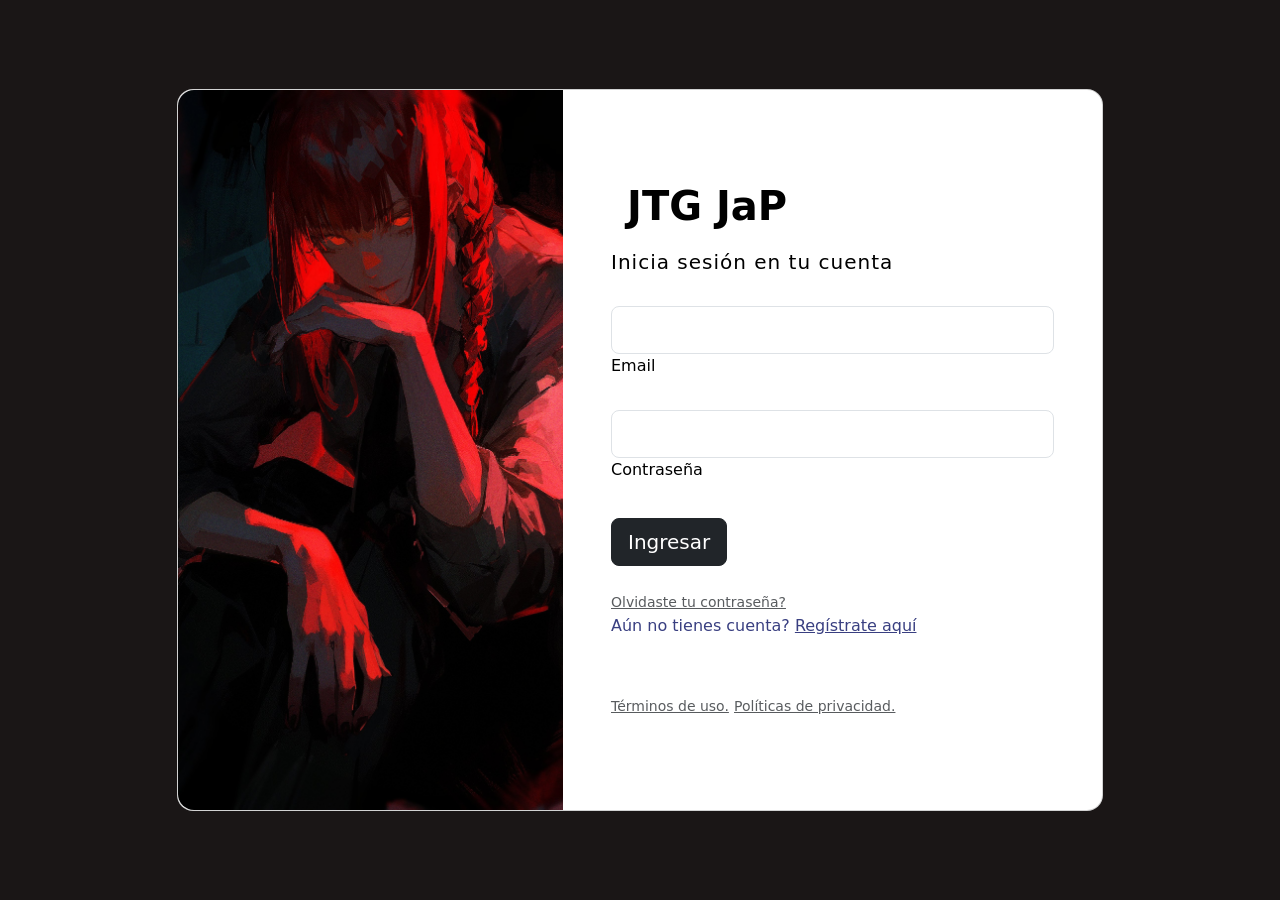
==== index.html @ f74fb722 "feat: event onclick to each image to view entire image" ====
<!DOCTYPE html>
<html lang="en">

<head>
    <meta charset="UTF-8">
    <meta name="viewport" content="width=device-width, initial-scale=1.0">
    <title>Comunidad</title>
    <link rel="icon" href="assets/logo.png" type="image/png">
    <link href="https://cdn.jsdelivr.net/npm/bootstrap@5.3.2/dist/css/bootstrap.min.css" rel="stylesheet"
        integrity="sha384-T3c6CoIi6uLrA9TneNEoa7RxnatzjcDSCmG1MXxSR1GAsXEV/Dwwykc2MPK8M2HN" crossorigin="anonymous">
    <link rel="stylesheet" href="https://cdn.jsdelivr.net/npm/bootstrap-icons@1.11.1/font/bootstrap-icons.css">
    <link rel="stylesheet" href="./css/style.css">
</head>

<body style="background-color: #141617">

    <nav class="navbar navbar-expand-lg p-3 f-family" style="background-color: #0A0B0D">
        <a class="navbar-brand text-danger fw-bold fs-3 me-5 d-flex justify-content-center align-items-center gap-3"
            href="index.html">
            <div class="orbit-spinner">
                <div class="orbit"></div>
                <div class="orbit"></div>
                <div class="orbit"></div>
            </div> JTG
        </a>
        <button class="navbar-toggler" type="button" data-bs-toggle="collapse" data-bs-target="#navbarNav"
            aria-controls="navbarNav" aria-expanded="false" aria-label="Toggle navigation">
            <span class="navbar-toggler-icon"></span>
        </button>
        <div class="collapse navbar-collapse text-center " id="navbarNav">
            <ul class="navbar-nav gap-3">
                <li class="nav-item active border-bottom border-danger">
                    <a class="nav-link text-light nav-hover" href="index.html">Comunidad</a>
                </li>
                <li class="nav-item">
                    <a class="nav-link text-light nav-hover" href="priv-files.html">Fotos privadas</a>
                </li>
                <li class="nav-item">
                    <a class="nav-link text-light nav-hover" href="my-gallery.html">Subido por mi</a>
                </li>
                <li class="nav-item">
                    <a class="btn btn-danger" href="uploadFiles.html">Subir contenido</a>
                </li>
            </ul>
            <div class="ms-auto mx-4 d-flex gap-4  mt-3 mt-lg-0 justify-content-center">
                <a class="nav-link text-light nav-hover" aria-disabled="true" href="https://github.com/joaquintalice"
                    target="_blank"><i class="bi bi-github fs-3"></i></a>
                <button class="fw-bolder btn text-light nav-hover" id="logout-btn">Cerrar sesión <i
                        class="bi bi-box-arrow-right"></i></button>
            </div>
        </div>
    </nav>


    <main>


        <div class="container my-5 f-family">

            <div class="text-center my-3 text-danger">
                <h2 id="img-title">Subido por la comunidad</h2>
            </div>

            <div class="row gx-5 gy-5 my-5" id="imageContainer">
            </div>

        </div>

        <!-- reemplazar esto por el modal de bootstrap -->

        <div class="modal fade" id="imageModal" tabindex="-1" role="dialog" aria-labelledby="imageModalLabel"
            aria-hidden="true">
            <div class="modal-dialog" role="document">
                <div class="modal-content">
                    <div class="modal-header">
                        <h5 class="modal-title text-light" id="imageModalLabel">Imagen completa</h5>
                        <button type="button" class="close btn btn-dark" data-dismiss="modal" aria-label="Close">
                            <span aria-hidden="true">&times;</span>
                        </button>
                    </div>
                    <div class="modal-body">
                        <img id="modalImage" class="img-fluid" src="" alt="Image">
                    </div>
                </div>
            </div>
        </div>

    </main>

    <script src="https://code.jquery.com/jquery-3.5.1.slim.min.js"></script>
    <script src="https://cdnjs.cloudflare.com/ajax/libs/popper.js/2.9.2/umd/popper.min.js"></script>
    <script src="https://stackpath.bootstrapcdn.com/bootstrap/4.5.2/js/bootstrap.min.js"></script>
    <script src="./js/index.js"></script>
    <script src="./js/logout.js"></script>
</body>

</html>
---- css/style.css ----
@import url('https://fonts.googleapis.com/css2?family=Roboto:wght@100;300&display=swap');

.f-family {
    font-family: 'Roboto', sans-serif;
}

.img__container {
    height: 700px;
    max-height: 700px;
}

@media screen and (min-width: 576px) {
    .img__container {
        height: 500px;
        max-height: 500px;
    }
}

@media screen and (min-width: 768px) {
    .img__container {
        height: 400px;
        max-height: 400px;
    }
}

@media screen and (min-width: 992px) {
    .img__container {
        height: 400px;
        max-height: 400px;
    }
}

@media screen and (min-width: 1200px) {
    .img__container {
        height: 400px;
        max-height: 400px;
    }
}


.shadow {
    border-radius: 1.5rem;
    object-fit: cover;
    width: 100%;
    height: 100%;
    box-shadow: rgba(0, 0, 0, 0.7) 0px 15px 25px, rgba(0, 0, 0, 0.05) 0px 5px 10px !important;
}

.nav-hover:hover {
    color: #BB2D3B !important;
}


/* loader */

.orbit-spinner,
.orbit-spinner * {
    box-sizing: border-box;
}

.orbit-spinner {
    height: 55px;
    width: 55px;
    border-radius: 50%;
    perspective: 800px;
}

.orbit-spinner .orbit {
    position: absolute;
    box-sizing: border-box;
    width: 100%;
    height: 100%;
    border-radius: 50%;
}

.orbit-spinner .orbit:nth-child(1) {
    left: 0%;
    top: 0%;
    animation: orbit-spinner-orbit-one-animation 1200ms linear infinite;
    border-bottom: 3px solid #ff1d5e;
}

.orbit-spinner .orbit:nth-child(2) {
    right: 0%;
    top: 0%;
    animation: orbit-spinner-orbit-two-animation 1200ms linear infinite;
    border-right: 3px solid #ff1d5e;
}

.orbit-spinner .orbit:nth-child(3) {
    right: 0%;
    bottom: 0%;
    animation: orbit-spinner-orbit-three-animation 1200ms linear infinite;
    border-top: 3px solid #ff1d5e;
}

@keyframes orbit-spinner-orbit-one-animation {
    0% {
        transform: rotateX(35deg) rotateY(-45deg) rotateZ(0deg);
    }

    100% {
        transform: rotateX(35deg) rotateY(-45deg) rotateZ(360deg);
    }
}

@keyframes orbit-spinner-orbit-two-animation {
    0% {
        transform: rotateX(50deg) rotateY(10deg) rotateZ(0deg);
    }

    100% {
        transform: rotateX(50deg) rotateY(10deg) rotateZ(360deg);
    }
}

@keyframes orbit-spinner-orbit-three-animation {
    0% {
        transform: rotateX(35deg) rotateY(55deg) rotateZ(0deg);
    }

    100% {
        transform: rotateX(35deg) rotateY(55deg) rotateZ(360deg);
    }
}




#imageModal .modal-content {
    background-color: rgb(5, 4, 4);
    border: none;
}

#imageModal .modal-body {
    text-align: center;
}

#modalImage {
    max-width: 100%;
    height: auto;
}

#imageModal .close {
    color: rgb(255, 255, 255);
    /* Color del botón de cerrar */
}



.zoom-effect {
    object-view-box: inset(0%);
    transition: all .3s;
}

.zoom-effect:hover {
    object-view-box: inset(5%);
}
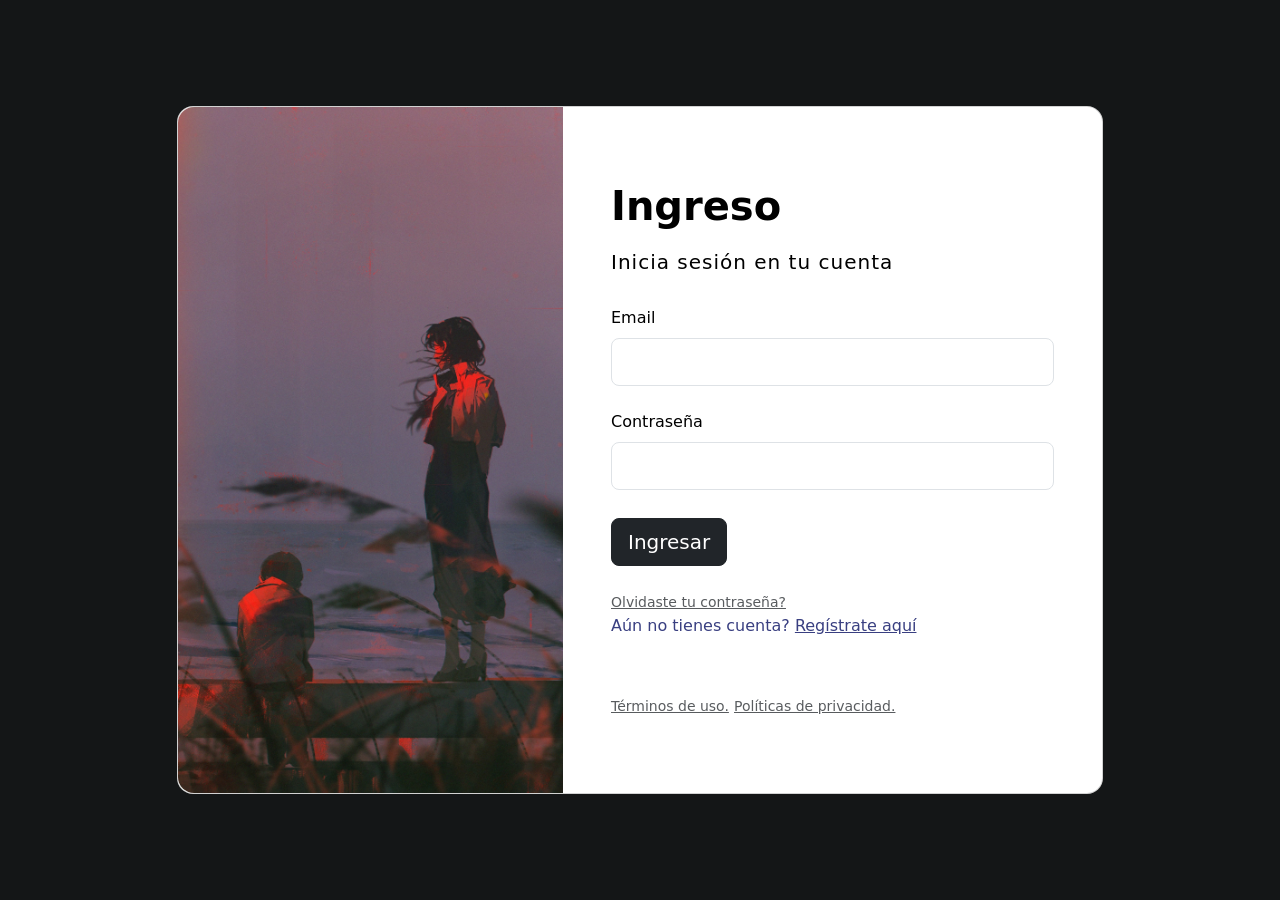
==== commit 42ed94b6: "style: page margin X" ====
--- a/index.html
+++ b/index.html
@@ -55,31 +55,31 @@
     <main>
 
 
-        <div class="container my-5 f-family">
+        <div class="my-5 f-family page__margin">
 
-            <div class="text-center my-3 text-danger">
+            <div class="text-center my-5 text-danger">
                 <h2 id="img-title">Subido por la comunidad</h2>
             </div>
 
-            <div class="row gx-5 gy-5 my-5" id="imageContainer">
+            <div class="row gx-4 gy-4 mb-5" id="imageContainer">
             </div>
 
         </div>
 
-        <!-- reemplazar esto por el modal de bootstrap -->
-
         <div class="modal fade" id="imageModal" tabindex="-1" role="dialog" aria-labelledby="imageModalLabel"
             aria-hidden="true">
-            <div class="modal-dialog" role="document">
-                <div class="modal-content">
-                    <div class="modal-header">
+            <div class="modal-dialog " role="document">
+                <div class="modal-content ">
+                    <div class="modal-header border-0">
                         <h5 class="modal-title text-light" id="imageModalLabel">Imagen completa</h5>
-                        <button type="button" class="close btn btn-dark" data-dismiss="modal" aria-label="Close">
-                            <span aria-hidden="true">&times;</span>
-                        </button>
+                        <button type="button" class="btn btn-dark" data-bs-dismiss="modal" aria-label="Close"><i
+                                class="bi bi-x-lg"></i></button>
                     </div>
                     <div class="modal-body">
-                        <img id="modalImage" class="img-fluid" src="" alt="Image">
+                        <div class="d-flex flex-column">
+                            <img id="modalImage" class="img-fluid" src="" alt="Image">
+                            <button type="button" class="btn btn-dark mt-3" id="download-btn">Descargar imagen</button>
+                        </div>
                     </div>
                 </div>
             </div>
@@ -87,11 +87,15 @@
 
     </main>
 
-    <script src="https://code.jquery.com/jquery-3.5.1.slim.min.js"></script>
+
+    <script src="https://ajax.googleapis.com/ajax/libs/jquery/3.7.1/jquery.min.js"></script>
     <script src="https://cdnjs.cloudflare.com/ajax/libs/popper.js/2.9.2/umd/popper.min.js"></script>
-    <script src="https://stackpath.bootstrapcdn.com/bootstrap/4.5.2/js/bootstrap.min.js"></script>
+    <script src="https://cdn.jsdelivr.net/npm/bootstrap@5.3.2/dist/js/bootstrap.bundle.min.js"
+        integrity="sha384-C6RzsynM9kWDrMNeT87bh95OGNyZPhcTNXj1NW7RuBCsyN/o0jlpcV8Qyq46cDfL"
+        crossorigin="anonymous"></script>
     <script src="./js/index.js"></script>
     <script src="./js/logout.js"></script>
+    <script src="./js/utils/downloadImages.js"></script>
 </body>
 
 </html>
--- a/css/style.css
+++ b/css/style.css
@@ -126,13 +126,15 @@
 
 
 
-
-#imageModal .modal-content {
+#imageModal .modal-content,
+#alertModal .modal-content {
     background-color: rgb(5, 4, 4);
     border: none;
-}
-
-#imageModal .modal-body {
+    border-radius: 20px;
+}
+
+#imageModal .modal-body,
+#alertModal .modal-body {
     text-align: center;
 }
 
@@ -143,7 +145,6 @@
 
 #imageModal .close {
     color: rgb(255, 255, 255);
-    /* Color del botón de cerrar */
 }
 
 
@@ -155,4 +156,47 @@
 
 .zoom-effect:hover {
     object-view-box: inset(5%);
+}
+
+.modal-center {
+    max-width: 600px;
+    margin: auto;
+    display: flex;
+    flex-direction: column;
+    justify-content: center;
+    height: 100vh;
+}
+
+
+
+.page__margin {
+    margin: 0 1rem;
+}
+
+@media screen and (min-width: 576px) {
+    .page__margin {
+        margin: 0 2rem;
+    }
+
+}
+
+@media screen and (min-width: 768px) {
+    .page__margin {
+        margin: 0 3.5rem;
+    }
+
+}
+
+@media screen and (min-width: 992px) {
+    .page__margin {
+        margin: 0 5rem;
+    }
+
+}
+
+@media screen and (min-width: 1200px) {
+    .page__margin {
+        margin: 0 7rem;
+    }
+
 }
